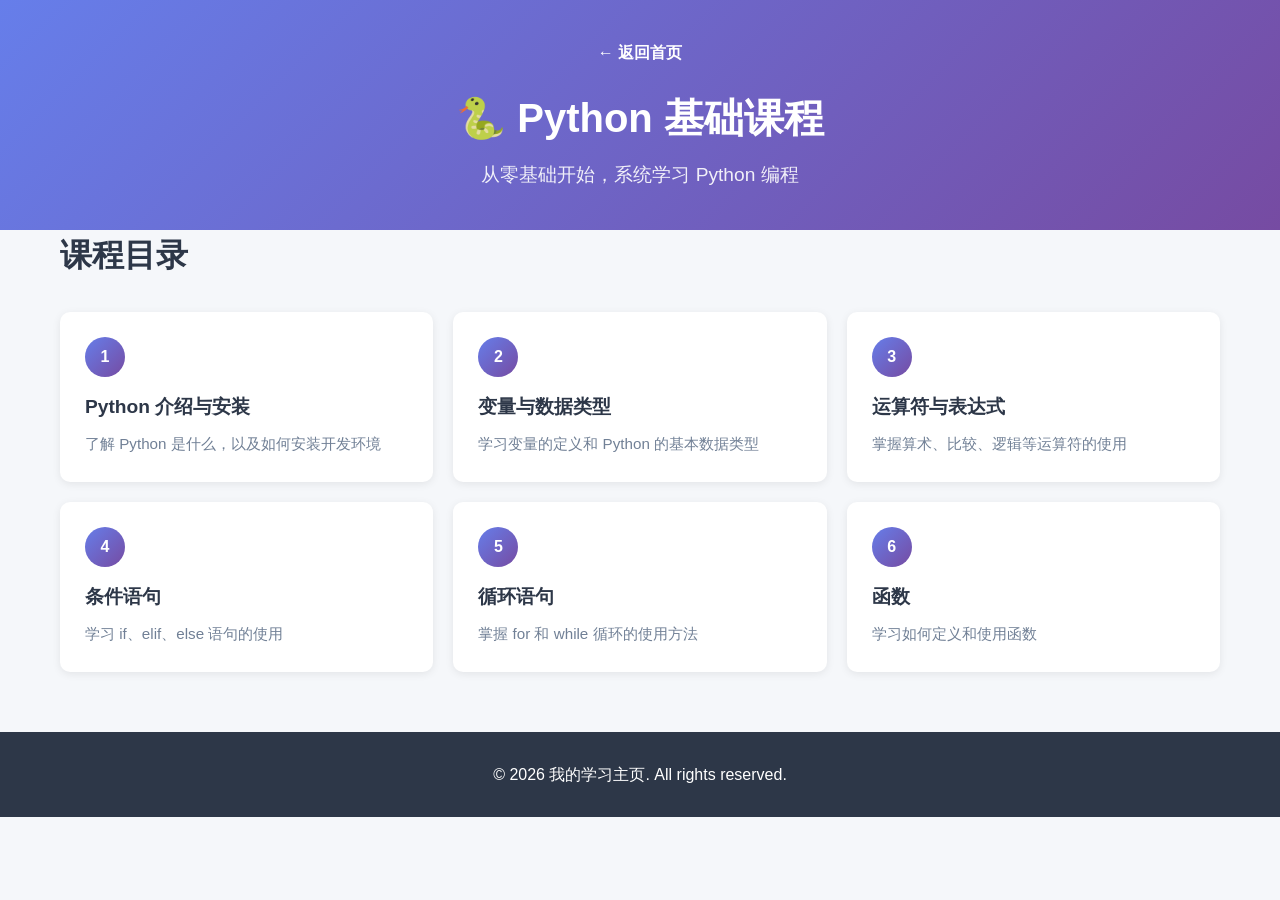
==== python-course.html @ 0c3c4e6b "Add Python basic course module" ====
<!DOCTYPE html>
<html lang="zh-CN">
<head>
    <meta charset="UTF-8">
    <meta name="viewport" content="width=device-width, initial-scale=1.0">
    <title>Python 基础课程</title>
    <link rel="stylesheet" href="style.css">
</head>
<body>
    <header class="course-header">
        <div class="container">
            <a href="index.html" class="back-link">← 返回首页</a>
            <h1>🐍 Python 基础课程</h1>
            <p>从零基础开始，系统学习 Python 编程</p>
        </div>
    </header>

    <main class="container">
        <section id="lessons-section">
            <h2>课程目录</h2>
            <div class="lesson-grid">
                <div class="lesson-card" onclick="showLesson(0)">
                    <div class="lesson-number">1</div>
                    <h4>Python 介绍与安装</h4>
                    <p>了解 Python 是什么，以及如何安装开发环境</p>
                </div>
                <div class="lesson-card" onclick="showLesson(1)">
                    <div class="lesson-number">2</div>
                    <h4>变量与数据类型</h4>
                    <p>学习变量的定义和 Python 的基本数据类型</p>
                </div>
                <div class="lesson-card" onclick="showLesson(2)">
                    <div class="lesson-number">3</div>
                    <h4>运算符与表达式</h4>
                    <p>掌握算术、比较、逻辑等运算符的使用</p>
                </div>
                <div class="lesson-card" onclick="showLesson(3)">
                    <div class="lesson-number">4</div>
                    <h4>条件语句</h4>
                    <p>学习 if、elif、else 语句的使用</p>
                </div>
                <div class="lesson-card" onclick="showLesson(4)">
                    <div class="lesson-number">5</div>
                    <h4>循环语句</h4>
                    <p>掌握 for 和 while 循环的使用方法</p>
                </div>
                <div class="lesson-card" onclick="showLesson(5)">
                    <div class="lesson-number">6</div>
                    <h4>函数</h4>
                    <p>学习如何定义和使用函数</p>
                </div>
            </div>
        </section>

        <section id="lesson-detail-section" class="hidden">
            <div class="lesson-detail">
                <a href="#" onclick="showLessonsList(); return false;" class="back-link">← 返回目录</a>
                <h3 id="lesson-title"></h3>
                <div id="lesson-content" class="lesson-content"></div>
                <div class="lesson-nav">
                    <button id="prev-btn" class="btn" onclick="prevLesson()">上一课</button>
                    <button id="next-btn" class="btn" onclick="nextLesson()">下一课</button>
                </div>
            </div>
        </section>
    </main>

    <footer>
        <div class="container">
            <p>&copy; 2026 我的学习主页. All rights reserved.</p>
        </div>
    </footer>

    <script src="python-course.js"></script>
</body>
</html>
---- style.css ----
* {
    margin: 0;
    padding: 0;
    box-sizing: border-box;
}

body {
    font-family: 'Segoe UI', Tahoma, Geneva, Verdana, sans-serif;
    line-height: 1.6;
    color: #333;
    background-color: #f5f7fa;
}

.container {
    max-width: 1200px;
    margin: 0 auto;
    padding: 0 20px;
}

header {
    background: linear-gradient(135deg, #667eea 0%, #764ba2 100%);
    color: white;
    padding: 60px 0;
    text-align: center;
}

header h1 {
    font-size: 2.5rem;
    margin-bottom: 10px;
}

header p {
    font-size: 1.2rem;
    opacity: 0.9;
}

main {
    padding: 60px 0;
}

section {
    margin-bottom: 60px;
}

h2 {
    font-size: 2rem;
    margin-bottom: 30px;
    color: #2d3748;
}

.welcome-section {
    background: white;
    padding: 40px;
    border-radius: 12px;
    box-shadow: 0 2px 10px rgba(0, 0, 0, 0.08);
}

.course-grid {
    display: grid;
    grid-template-columns: repeat(auto-fit, minmax(300px, 1fr));
    gap: 30px;
}

.course-card {
    background: white;
    border-radius: 12px;
    padding: 40px 30px;
    text-align: center;
    box-shadow: 0 4px 15px rgba(0, 0, 0, 0.1);
    transition: transform 0.3s ease, box-shadow 0.3s ease;
}

.course-card:hover {
    transform: translateY(-5px);
    box-shadow: 0 8px 25px rgba(0, 0, 0, 0.15);
}

.course-icon {
    font-size: 4rem;
    margin-bottom: 20px;
}

.course-card h3 {
    font-size: 1.5rem;
    margin-bottom: 15px;
    color: #2d3748;
}

.course-card p {
    color: #718096;
    margin-bottom: 25px;
}

.btn {
    display: inline-block;
    padding: 12px 30px;
    background: linear-gradient(135deg, #667eea 0%, #764ba2 100%);
    color: white;
    text-decoration: none;
    border-radius: 25px;
    font-weight: 600;
    transition: opacity 0.3s ease;
}

.btn:hover {
    opacity: 0.9;
}

footer {
    background: #2d3748;
    color: white;
    text-align: center;
    padding: 30px 0;
    margin-top: 60px;
}

.course-header {
    background: linear-gradient(135deg, #667eea 0%, #764ba2 100%);
    color: white;
    padding: 40px 0;
}

.back-link {
    display: inline-flex;
    align-items: center;
    color: white;
    text-decoration: none;
    font-weight: 600;
    margin-bottom: 20px;
}

.back-link:hover {
    text-decoration: underline;
}

.lesson-grid {
    display: grid;
    grid-template-columns: repeat(auto-fill, minmax(280px, 1fr));
    gap: 20px;
}

.lesson-card {
    background: white;
    border-radius: 10px;
    padding: 25px;
    box-shadow: 0 2px 8px rgba(0, 0, 0, 0.08);
    transition: transform 0.2s ease;
    cursor: pointer;
}

.lesson-card:hover {
    transform: translateY(-3px);
    box-shadow: 0 4px 15px rgba(0, 0, 0, 0.12);
}

.lesson-number {
    display: inline-block;
    width: 40px;
    height: 40px;
    background: linear-gradient(135deg, #667eea 0%, #764ba2 100%);
    color: white;
    border-radius: 50%;
    display: flex;
    align-items: center;
    justify-content: center;
    font-weight: bold;
    margin-bottom: 15px;
}

.lesson-card h4 {
    font-size: 1.2rem;
    margin-bottom: 10px;
    color: #2d3748;
}

.lesson-card p {
    color: #718096;
    font-size: 0.95rem;
}

.lesson-detail {
    background: white;
    border-radius: 12px;
    padding: 40px;
    box-shadow: 0 2px 10px rgba(0, 0, 0, 0.08);
}

.lesson-detail h3 {
    font-size: 1.8rem;
    margin-bottom: 20px;
    color: #2d3748;
}

.lesson-content {
    margin-top: 20px;
}

.lesson-content h4 {
    font-size: 1.3rem;
    margin: 25px 0 15px;
    color: #4a5568;
}

.lesson-content p {
    margin-bottom: 15px;
}

.lesson-content ul, .lesson-content ol {
    margin-left: 25px;
    margin-bottom: 15px;
}

.lesson-content li {
    margin-bottom: 8px;
}

code {
    background: #f7fafc;
    padding: 2px 6px;
    border-radius: 4px;
    font-family: 'Courier New', Courier, monospace;
    color: #e53e3e;
}

pre {
    background: #2d3748;
    color: #e2e8f0;
    padding: 20px;
    border-radius: 8px;
    overflow-x: auto;
    margin: 20px 0;
}

pre code {
    background: none;
    color: #e2e8f0;
    padding: 0;
}

.hidden {
    display: none !important;
}

.lesson-nav {
    display: flex;
    justify-content: space-between;
    margin-top: 40px;
    padding-top: 20px;
    border-top: 1px solid #e2e8f0;
}

.lesson-nav .btn {
    padding: 10px 25px;
}
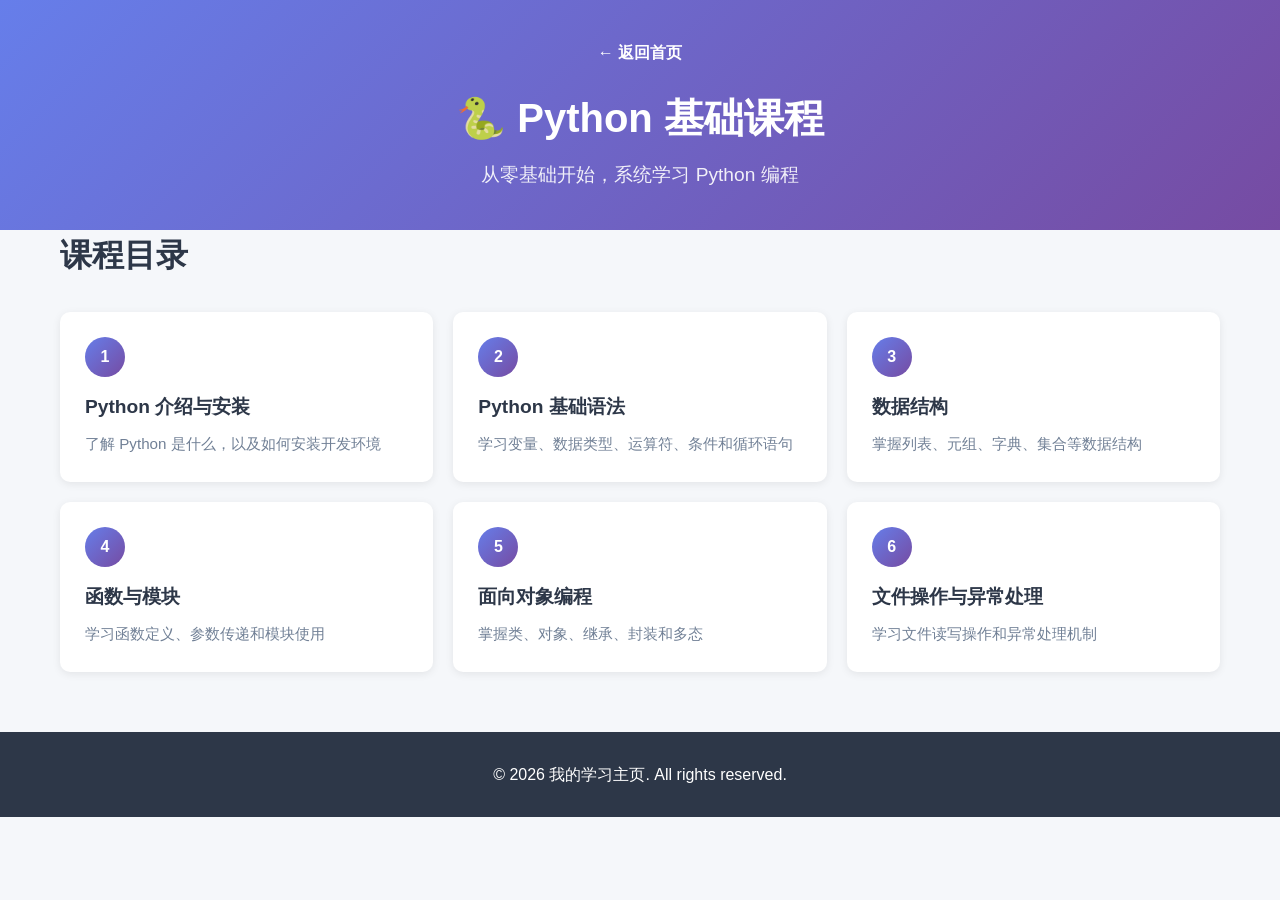
==== commit 93eefe23: "Update Python course content to include basic programming literacy" ====
--- a/python-course.html
+++ b/python-course.html
@@ -26,28 +26,28 @@
                 </div>
                 <div class="lesson-card" onclick="showLesson(1)">
                     <div class="lesson-number">2</div>
-                    <h4>变量与数据类型</h4>
-                    <p>学习变量的定义和 Python 的基本数据类型</p>
+                    <h4>Python 基础语法</h4>
+                    <p>学习变量、数据类型、运算符、条件和循环语句</p>
                 </div>
                 <div class="lesson-card" onclick="showLesson(2)">
                     <div class="lesson-number">3</div>
-                    <h4>运算符与表达式</h4>
-                    <p>掌握算术、比较、逻辑等运算符的使用</p>
+                    <h4>数据结构</h4>
+                    <p>掌握列表、元组、字典、集合等数据结构</p>
                 </div>
                 <div class="lesson-card" onclick="showLesson(3)">
                     <div class="lesson-number">4</div>
-                    <h4>条件语句</h4>
-                    <p>学习 if、elif、else 语句的使用</p>
+                    <h4>函数与模块</h4>
+                    <p>学习函数定义、参数传递和模块使用</p>
                 </div>
                 <div class="lesson-card" onclick="showLesson(4)">
                     <div class="lesson-number">5</div>
-                    <h4>循环语句</h4>
-                    <p>掌握 for 和 while 循环的使用方法</p>
+                    <h4>面向对象编程</h4>
+                    <p>掌握类、对象、继承、封装和多态</p>
                 </div>
                 <div class="lesson-card" onclick="showLesson(5)">
                     <div class="lesson-number">6</div>
-                    <h4>函数</h4>
-                    <p>学习如何定义和使用函数</p>
+                    <h4>文件操作与异常处理</h4>
+                    <p>学习文件读写操作和异常处理机制</p>
                 </div>
             </div>
         </section>
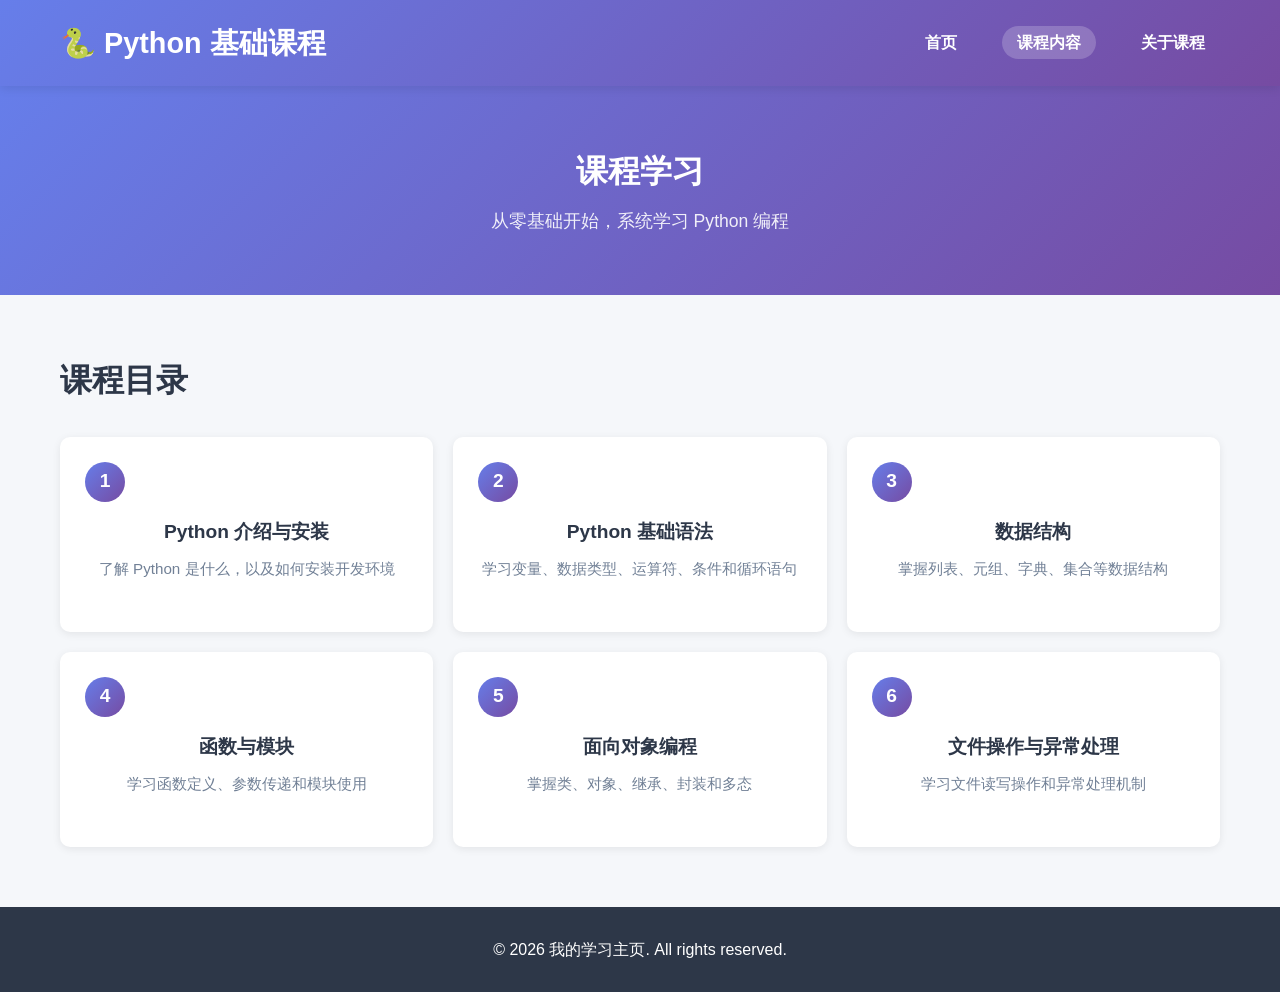
==== commit cf0e06a8: "Create independent Python learning site with navigation menu" ====
--- a/python-course.html
+++ b/python-course.html
@@ -7,13 +7,29 @@
     <link rel="stylesheet" href="style.css">
 </head>
 <body>
-    <header class="course-header">
+    <header>
+        <nav class="navbar">
+            <div class="container">
+                <div class="navbar-brand">
+                    <h1>🐍 Python 基础课程</h1>
+                </div>
+                <div class="navbar-menu">
+                    <ul>
+                        <li><a href="index.html">首页</a></li>
+                        <li><a href="index.html#courses" class="active">课程内容</a></li>
+                        <li><a href="index.html#about">关于课程</a></li>
+                    </ul>
+                </div>
+            </div>
+        </nav>
+    </header>
+
+    <section class="course-header">
         <div class="container">
-            <a href="index.html" class="back-link">← 返回首页</a>
-            <h1>🐍 Python 基础课程</h1>
+            <h2>课程学习</h2>
             <p>从零基础开始，系统学习 Python 编程</p>
         </div>
-    </header>
+    </section>
 
     <main class="container">
         <section id="lessons-section">
@@ -54,7 +70,7 @@
 
         <section id="lesson-detail-section" class="hidden">
             <div class="lesson-detail">
-                <a href="#" onclick="showLessonsList(); return false;" class="back-link">← 返回目录</a>
+                <a href="#" onclick="showLessonsList(); return false;" class="back-link">← 返回课程目录</a>
                 <h3 id="lesson-title"></h3>
                 <div id="lesson-content" class="lesson-content"></div>
                 <div class="lesson-nav">
--- a/style.css
+++ b/style.css
@@ -17,11 +17,74 @@
     padding: 0 20px;
 }
 
-header {
-    background: linear-gradient(135deg, #667eea 0%, #764ba2 100%);
-    color: white;
-    padding: 60px 0;
-    text-align: center;
+/* 导航栏样式 */
+.navbar {
+    background: linear-gradient(135deg, #667eea 0%, #764ba2 100%);
+    color: white;
+    padding: 20px 0;
+    position: sticky;
+    top: 0;
+    z-index: 1000;
+    box-shadow: 0 2px 10px rgba(0, 0, 0, 0.1);
+}
+
+.navbar .container {
+    display: flex;
+    justify-content: space-between;
+    align-items: center;
+}
+
+.navbar-brand h1 {
+    font-size: 1.8rem;
+    margin: 0;
+}
+
+.navbar-menu ul {
+    list-style: none;
+    display: flex;
+    gap: 30px;
+    margin: 0;
+}
+
+.navbar-menu a {
+    color: white;
+    text-decoration: none;
+    font-weight: 600;
+    transition: opacity 0.3s ease;
+    padding: 8px 15px;
+    border-radius: 20px;
+}
+
+.navbar-menu a:hover {
+    opacity: 0.9;
+    background: rgba(255, 255, 255, 0.1);
+}
+
+.navbar-menu a.active {
+    background: rgba(255, 255, 255, 0.2);
+}
+
+/* 英雄区域 */
+.hero-section {
+    background: linear-gradient(135deg, #667eea 0%, #764ba2 100%);
+    color: white;
+    padding: 100px 0;
+    text-align: center;
+}
+
+.hero-section h2 {
+    font-size: 2.5rem;
+    margin-bottom: 20px;
+    color: white;
+}
+
+.hero-section p {
+    font-size: 1.2rem;
+    margin-bottom: 30px;
+    opacity: 0.9;
+    max-width: 800px;
+    margin-left: auto;
+    margin-right: auto;
 }
 
 header h1 {
@@ -106,18 +169,149 @@
     opacity: 0.9;
 }
 
+/* 课程部分 */
+.courses-section {
+    padding: 80px 0;
+    background: white;
+}
+
+.courses-section h2 {
+    text-align: center;
+    margin-bottom: 50px;
+    color: #2d3748;
+}
+
+.lesson-grid {
+    display: grid;
+    grid-template-columns: repeat(auto-fill, minmax(300px, 1fr));
+    gap: 30px;
+}
+
+.lesson-card {
+    background: #f8f9fa;
+    border-radius: 12px;
+    padding: 30px;
+    text-align: center;
+    box-shadow: 0 4px 15px rgba(0, 0, 0, 0.08);
+    transition: transform 0.3s ease, box-shadow 0.3s ease;
+    cursor: pointer;
+}
+
+.lesson-card:hover {
+    transform: translateY(-5px);
+    box-shadow: 0 8px 25px rgba(0, 0, 0, 0.15);
+}
+
+.lesson-number {
+    display: inline-block;
+    width: 50px;
+    height: 50px;
+    background: linear-gradient(135deg, #667eea 0%, #764ba2 100%);
+    color: white;
+    border-radius: 50%;
+    display: flex;
+    align-items: center;
+    justify-content: center;
+    font-weight: bold;
+    font-size: 1.2rem;
+    margin-bottom: 20px;
+}
+
+.lesson-card h4 {
+    font-size: 1.3rem;
+    margin-bottom: 15px;
+    color: #2d3748;
+}
+
+.lesson-card p {
+    color: #718096;
+    margin-bottom: 25px;
+}
+
+.lesson-card .btn {
+    display: inline-block;
+    padding: 10px 25px;
+    background: linear-gradient(135deg, #667eea 0%, #764ba2 100%);
+    color: white;
+    text-decoration: none;
+    border-radius: 20px;
+    font-weight: 600;
+    transition: opacity 0.3s ease;
+}
+
+.lesson-card .btn:hover {
+    opacity: 0.9;
+}
+
+/* 关于部分 */
+.about-section {
+    padding: 80px 0;
+    background: #f5f7fa;
+}
+
+.about-section h2 {
+    text-align: center;
+    margin-bottom: 40px;
+    color: #2d3748;
+}
+
+.about-content {
+    background: white;
+    padding: 40px;
+    border-radius: 12px;
+    box-shadow: 0 2px 10px rgba(0, 0, 0, 0.08);
+    max-width: 800px;
+    margin: 0 auto;
+}
+
+.about-content p {
+    margin-bottom: 20px;
+    line-height: 1.7;
+}
+
+.about-content ul {
+    margin-left: 25px;
+    margin-top: 20px;
+}
+
+.about-content li {
+    margin-bottom: 10px;
+    position: relative;
+    padding-left: 15px;
+}
+
+.about-content li:before {
+    content: "•";
+    color: #667eea;
+    font-weight: bold;
+    position: absolute;
+    left: 0;
+}
+
 footer {
     background: #2d3748;
     color: white;
     text-align: center;
     padding: 30px 0;
-    margin-top: 60px;
+    margin-top: 0;
 }
 
 .course-header {
     background: linear-gradient(135deg, #667eea 0%, #764ba2 100%);
     color: white;
-    padding: 40px 0;
+    padding: 60px 0;
+    text-align: center;
+}
+
+.course-header h2 {
+    font-size: 2rem;
+    margin-bottom: 10px;
+    color: white;
+}
+
+.course-header p {
+    font-size: 1.1rem;
+    opacity: 0.9;
 }
 
 .back-link {
